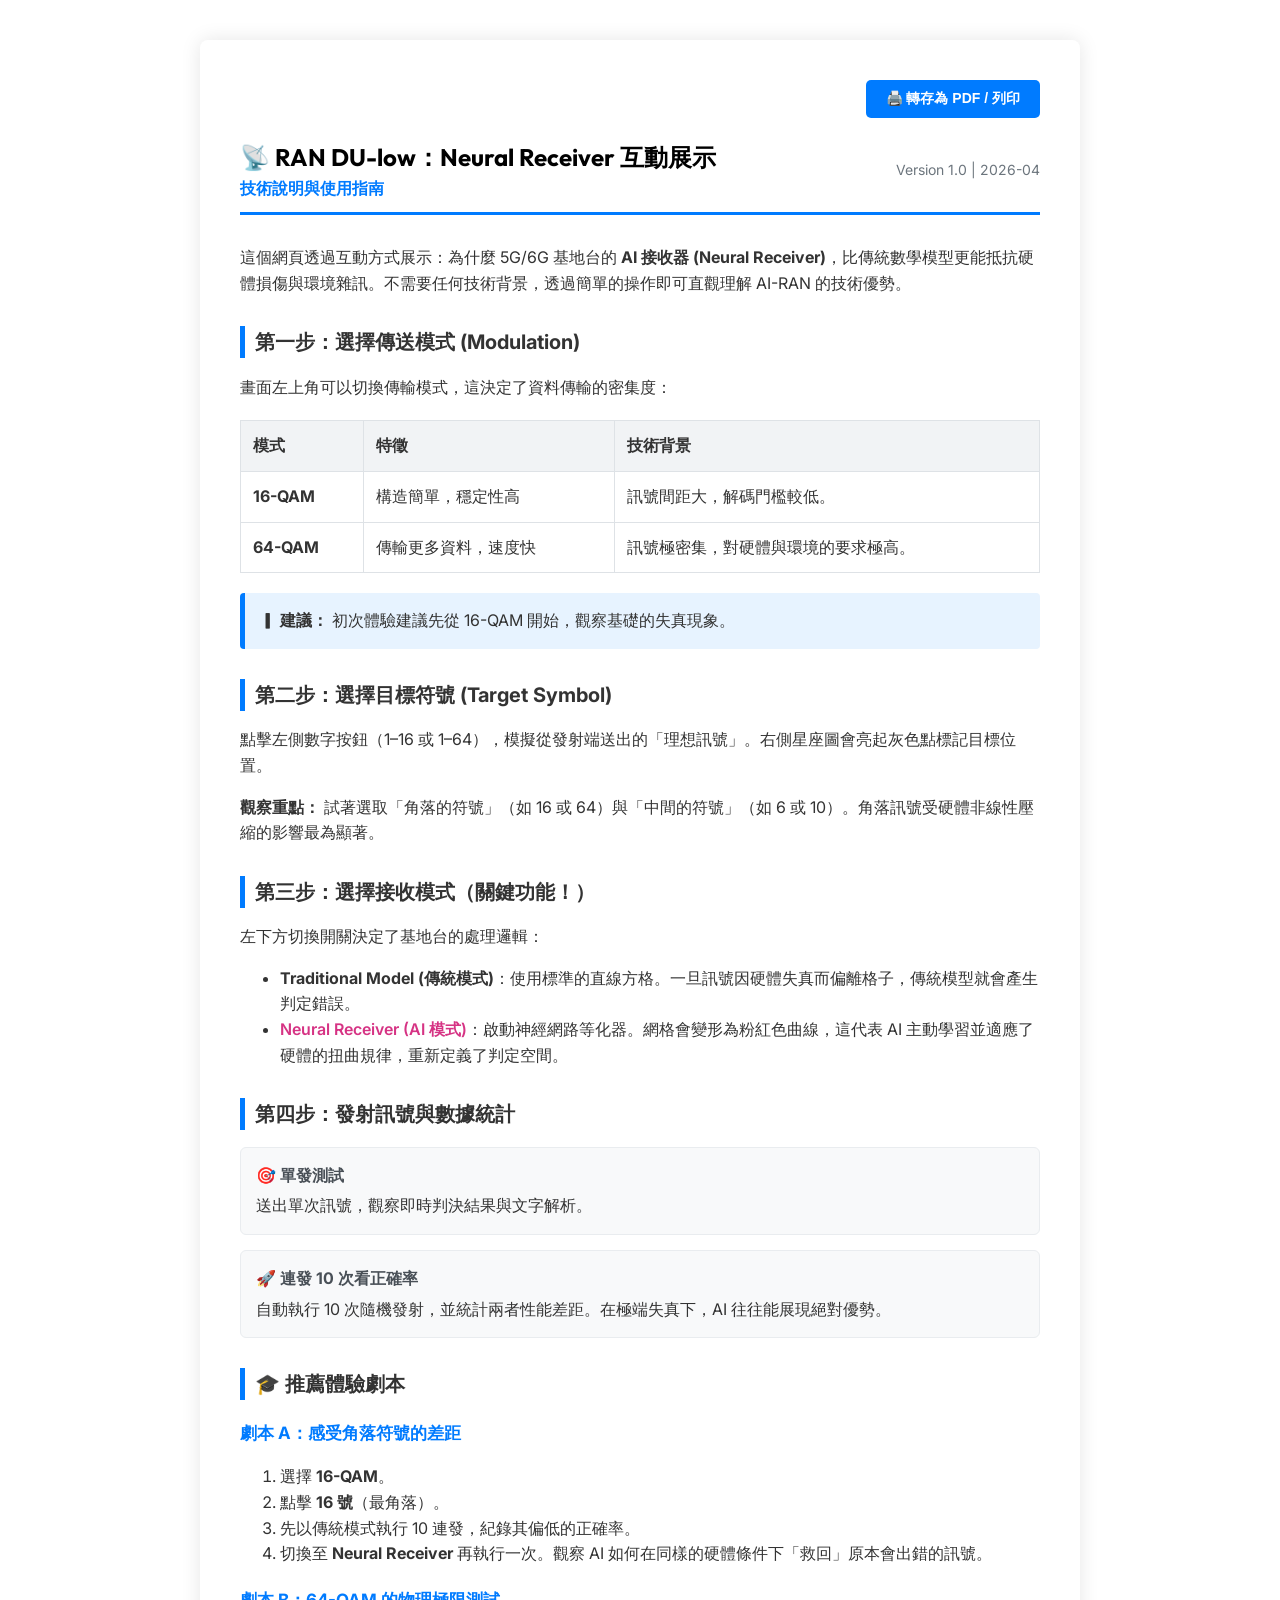
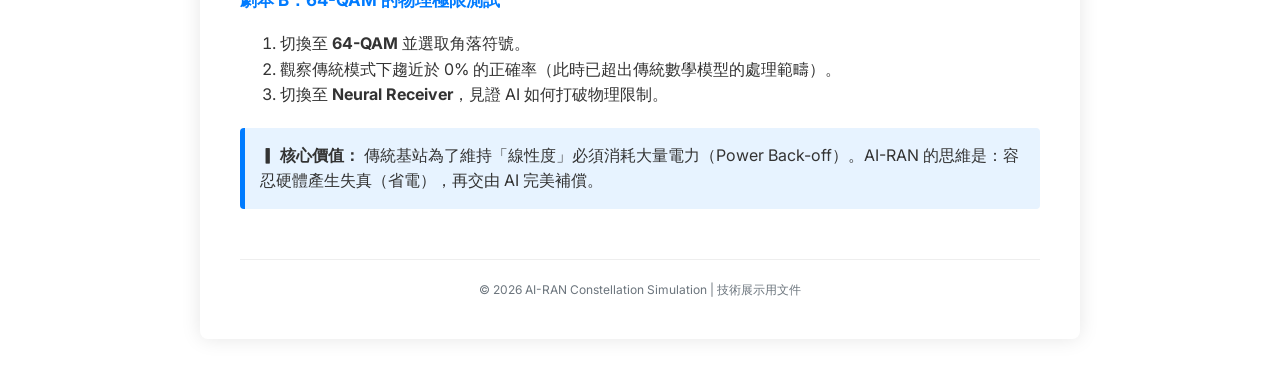
==== user_guide.html @ 5ee9ea9b "Add User Guide with PDF export functionality" ====
<!DOCTYPE html>
<html lang="zh-TW">
<head>
    <meta charset="UTF-8">
    <meta name="viewport" content="width=device-width, initial-scale=1.0">
    <title>RAN DU-low: Neural Receiver 使用說明</title>
    <style>
        @import url('https://fonts.googleapis.com/css2?family=Inter:wght@400;600;700&family=Outfit:wght@400;700&display=swap');
        
        :root {
            --primary: #007bff;
            --secondary: #6c757d;
            --success: #28a745;
            --error: #dc3545;
            --text: #333;
            --bg: #f8f9fa;
        }

        body {
            font-family: 'Inter', -apple-system, BlinkMacSystemFont, "Segoe UI", Roboto, sans-serif;
            line-height: 1.6;
            color: var(--text);
            max-width: 800px;
            margin: 40px auto;
            padding: 40px;
            background: #fff;
            box-shadow: 0 0 20px rgba(0,0,0,0.1);
            border-radius: 8px;
        }

        @media print {
            body {
                box-shadow: none;
                margin: 0;
                padding: 20px;
            }
            .no-print {
                display: none;
            }
        }

        header {
            border-bottom: 3px solid var(--primary);
            margin-bottom: 30px;
            padding-bottom: 10px;
            display: flex;
            justify-content: space-between;
            align-items: center;
        }

        h1 {
            font-family: 'Outfit', sans-serif;
            margin: 0;
            font-size: 24px;
            color: #000;
        }

        .version {
            font-size: 14px;
            color: var(--secondary);
        }

        h2 {
            font-size: 20px;
            border-left: 5px solid var(--primary);
            padding-left: 10px;
            margin-top: 30px;
        }

        h3 {
            font-size: 17px;
            color: var(--primary);
            margin-top: 20px;
        }

        table {
            width: 100%;
            border-collapse: collapse;
            margin: 20px 0;
        }

        th, td {
            border: 1px solid #dee2e6;
            padding: 12px;
            text-align: left;
        }

        th {
            background-color: #f1f3f5;
            font-weight: 600;
        }

        .tip-box {
            background-color: #e7f3ff;
            border-left: 5px solid var(--primary);
            padding: 15px;
            margin: 20px 0;
            border-radius: 4px;
        }

        .script-card {
            background: #f8f9fa;
            border: 1px solid #e9ecef;
            padding: 15px;
            margin-bottom: 15px;
            border-radius: 6px;
        }

        .script-title {
            font-weight: 700;
            color: #495057;
            display: block;
            margin-bottom: 5px;
        }

        .highlight-text {
            color: #d63384;
            font-weight: 600;
        }

        .btn-print {
            background: var(--primary);
            color: #fff;
            padding: 10px 20px;
            border: none;
            border-radius: 5px;
            cursor: pointer;
            font-weight: 600;
            font-size: 14px;
            transition: background 0.2s;
        }

        .btn-print:hover {
            background: #0056b3;
        }

        .footer {
            margin-top: 50px;
            text-align: center;
            font-size: 12px;
            color: var(--secondary);
            border-top: 1px solid #eee;
            padding-top: 20px;
        }
    </style>
</head>
<body>
    <div class="no-print" style="text-align: right; margin-bottom: 20px;">
        <button class="btn-print" onclick="window.print()">🖨️ 轉存為 PDF / 列印</button>
    </div>

    <header>
        <div>
            <h1>📡 RAN DU-low：Neural Receiver 互動展示</h1>
            <div style="font-weight: 600; color: var(--primary);">技術說明與使用指南</div>
        </div>
        <div class="version">Version 1.0 | 2026-04</div>
    </header>

    <p>這個網頁透過互動方式展示：為什麼 5G/6G 基地台的 <strong>AI 接收器 (Neural Receiver)</strong>，比傳統數學模型更能抵抗硬體損傷與環境雜訊。不需要任何技術背景，透過簡單的操作即可直觀理解 AI-RAN 的技術優勢。</p>

    <h2>第一步：選擇傳送模式 (Modulation)</h2>
    <p>畫面左上角可以切換傳輸模式，這決定了資料傳輸的密集度：</p>
    <table>
        <thead>
            <tr>
                <th>模式</th>
                <th>特徵</th>
                <th>技術背景</th>
            </tr>
        </thead>
        <tbody>
            <tr>
                <td><strong>16-QAM</strong></td>
                <td>構造簡單，穩定性高</td>
                <td>訊號間距大，解碼門檻較低。</td>
            </tr>
            <tr>
                <td><strong>64-QAM</strong></td>
                <td>傳輸更多資料，速度快</td>
                <td>訊號極密集，對硬體與環境的要求極高。</td>
            </tr>
        </tbody>
    </table>
    <div class="tip-box">
        <strong>▎ 建議：</strong> 初次體驗建議先從 16-QAM 開始，觀察基礎的失真現象。
    </div>

    <h2>第二步：選擇目標符號 (Target Symbol)</h2>
    <p>點擊左側數字按鈕（1–16 或 1–64），模擬從發射端送出的「理想訊號」。右側星座圖會亮起灰色點標記目標位置。</p>
    <p><strong>觀察重點：</strong> 試著選取「角落的符號」（如 16 或 64）與「中間的符號」（如 6 或 10）。角落訊號受硬體非線性壓縮的影響最為顯著。</p>

    <h2>第三步：選擇接收模式（關鍵功能！）</h2>
    <p>左下方切換開關決定了基地台的處理邏輯：</p>
    <ul>
        <li><strong>Traditional Model (傳統模式)</strong>：使用標準的直線方格。一旦訊號因硬體失真而偏離格子，傳統模型就會產生判定錯誤。</li>
        <li><span class="highlight-text">Neural Receiver (AI 模式)</span>：啟動神經網路等化器。網格會變形為粉紅色曲線，這代表 AI 主動學習並適應了硬體的扭曲規律，重新定義了判定空間。</li>
    </ul>

    <h2>第四步：發射訊號與數據統計</h2>
    <div class="script-card">
        <span class="script-title">🎯 單發測試</span>
        送出單次訊號，觀察即時判決結果與文字解析。
    </div>
    <div class="script-card">
        <span class="script-title">🚀 連發 10 次看正確率</span>
        自動執行 10 次隨機發射，並統計兩者性能差距。在極端失真下，AI 往往能展現絕對優勢。
    </div>

    <h2>🎓 推薦體驗劇本</h2>
    
    <h3>劇本 A：感受角落符號的差距</h3>
    <ol>
        <li>選擇 <strong>16-QAM</strong>。</li>
        <li>點擊 <strong>16 號</strong>（最角落）。</li>
        <li>先以傳統模式執行 10 連發，紀錄其偏低的正確率。</li>
        <li>切換至 <strong>Neural Receiver</strong> 再執行一次。觀察 AI 如何在同樣的硬體條件下「救回」原本會出錯的訊號。</li>
    </ol>

    <h3>劇本 B：64-QAM 的物理極限測試</h3>
    <ol>
        <li>切換至 <strong>64-QAM</strong> 並選取角落符號。</li>
        <li>觀察傳統模式下趨近於 0% 的正確率（此時已超出傳統數學模型的處理範疇）。</li>
        <li>切換至 <strong>Neural Receiver</strong>，見證 AI 如何打破物理限制。</li>
    </ol>

    <div class="tip-box">
        <strong>▎ 核心價值：</strong> 傳統基站為了維持「線性度」必須消耗大量電力（Power Back-off）。AI-RAN 的思維是：容忍硬體產生失真（省電），再交由 AI 完美補償。
    </div>

    <div class="footer">
        © 2026 AI-RAN Constellation Simulation | 技術展示用文件
    </div>

    <script>
        // Optional: Auto-open print dialog if query param is set
        if (window.location.search.includes('print=true')) {
            window.print();
        }
    </script>
</body>
</html>
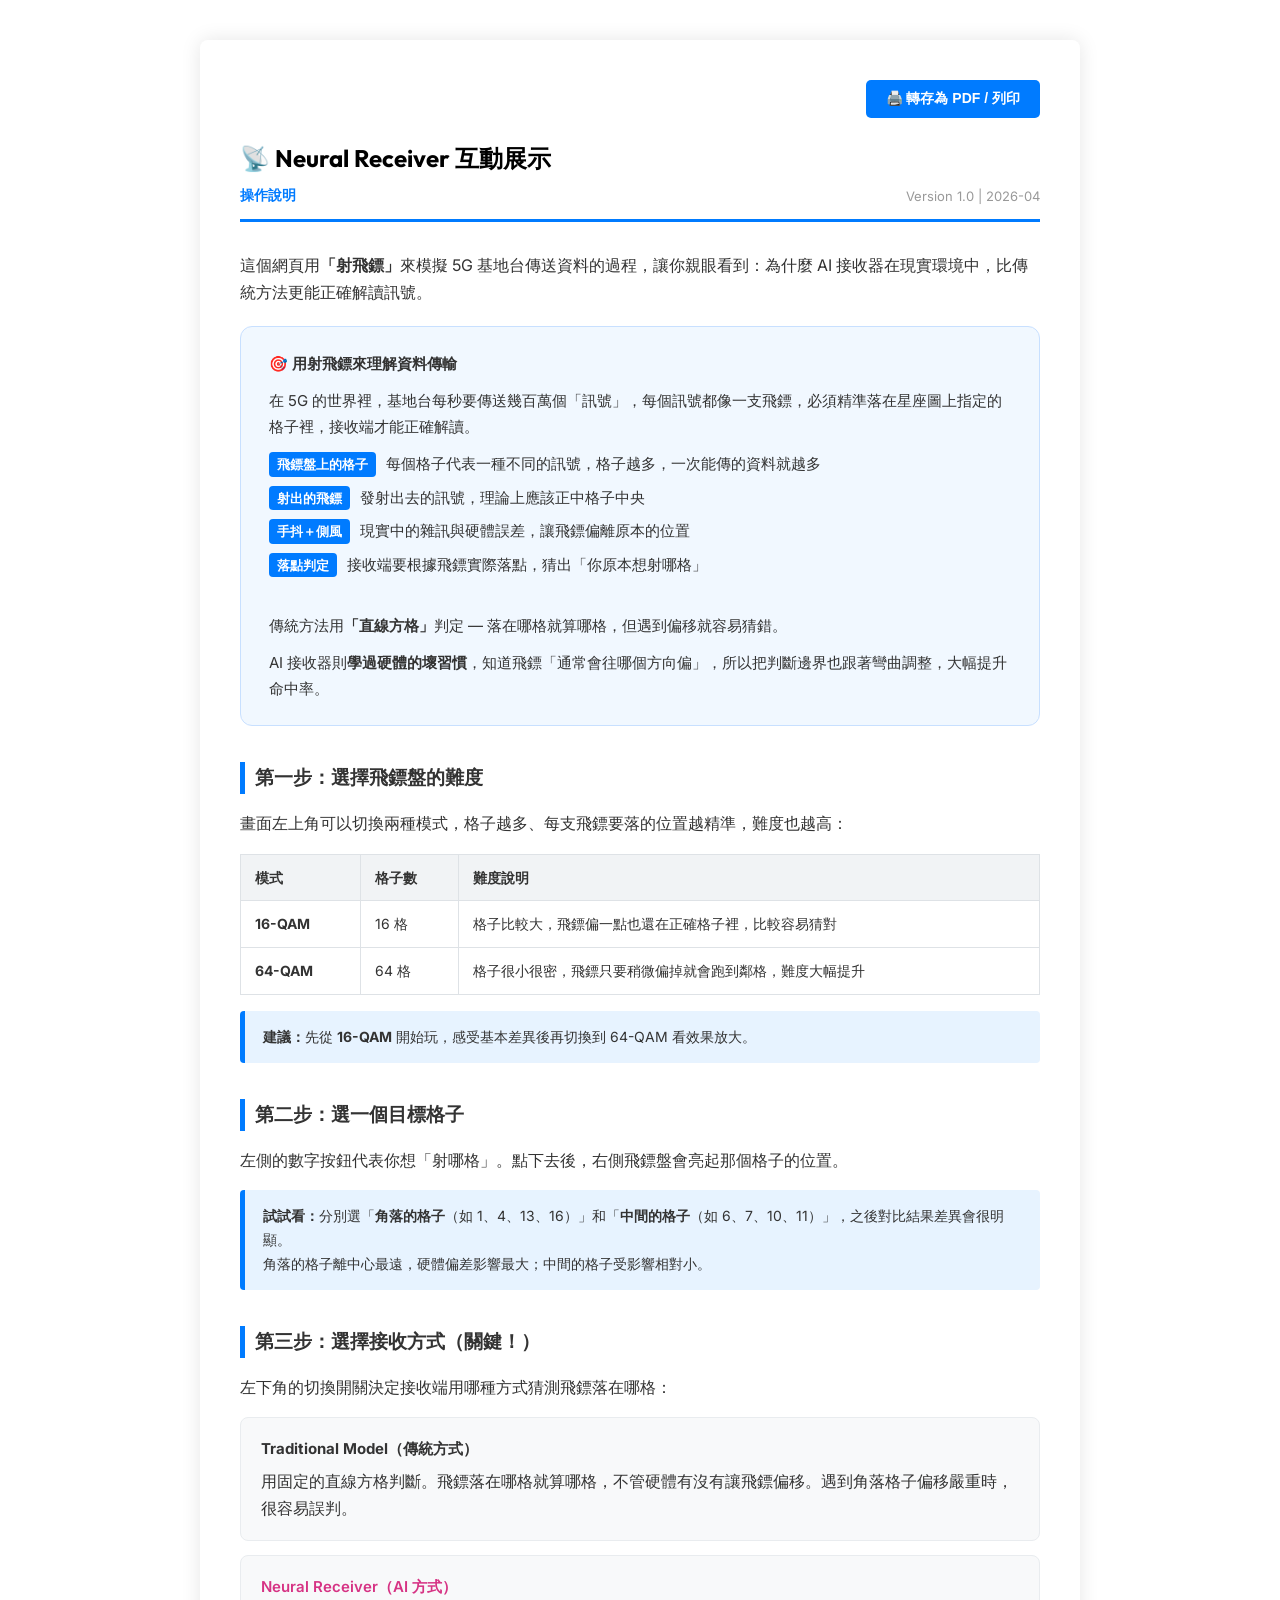
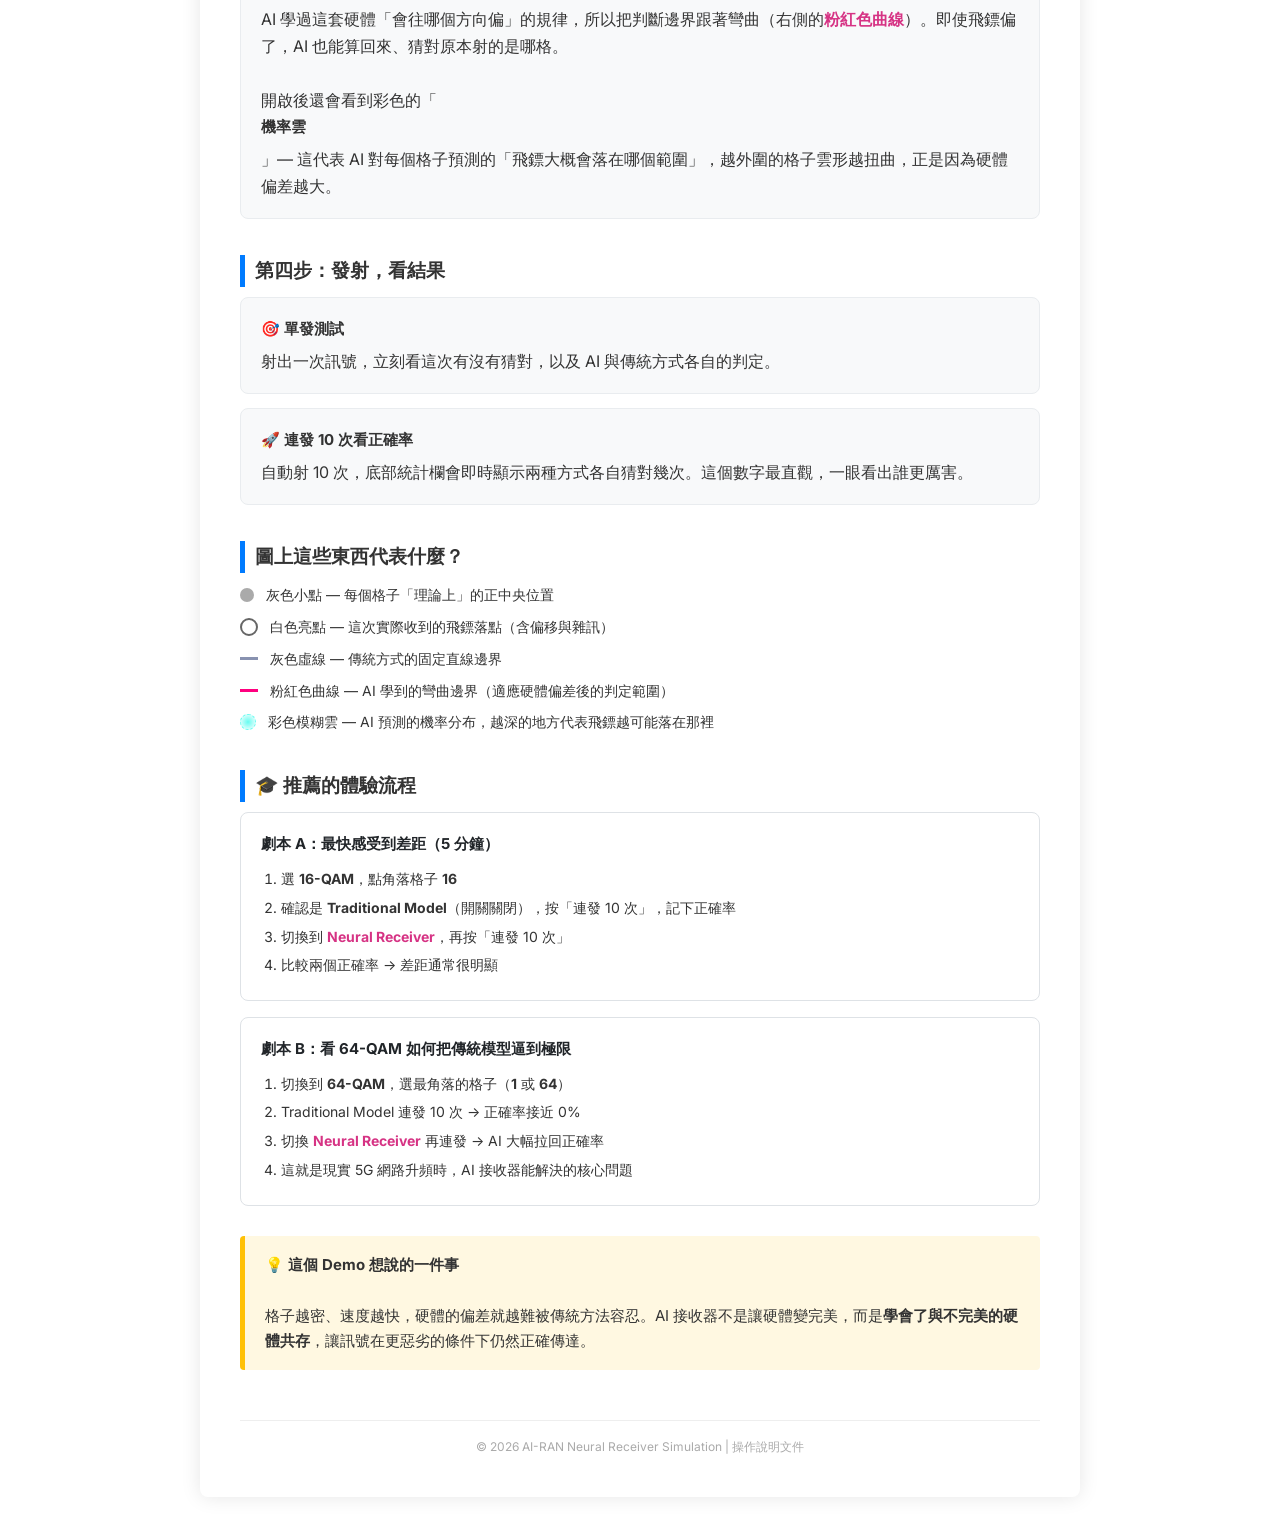
==== commit b68de348: "Update User Guide with detailed dartboard analogy and refined styling" ====
--- a/user_guide.html
+++ b/user_guide.html
@@ -6,19 +6,17 @@
     <title>RAN DU-low: Neural Receiver 使用說明</title>
     <style>
         @import url('https://fonts.googleapis.com/css2?family=Inter:wght@400;600;700&family=Outfit:wght@400;700&display=swap');
-        
+
         :root {
             --primary: #007bff;
-            --secondary: #6c757d;
-            --success: #28a745;
-            --error: #dc3545;
+            --pink: #d63384;
             --text: #333;
-            --bg: #f8f9fa;
+            --light-bg: #f8f9fa;
         }
 
         body {
-            font-family: 'Inter', -apple-system, BlinkMacSystemFont, "Segoe UI", Roboto, sans-serif;
-            line-height: 1.6;
+            font-family: 'Inter', -apple-system, sans-serif;
+            line-height: 1.7;
             color: var(--text);
             max-width: 800px;
             margin: 40px auto;
@@ -29,93 +27,177 @@
         }
 
         @media print {
-            body {
-                box-shadow: none;
-                margin: 0;
-                padding: 20px;
-            }
-            .no-print {
-                display: none;
-            }
+            body { box-shadow: none; margin: 0; padding: 20px; }
+            .no-print { display: none; }
         }
 
         header {
             border-bottom: 3px solid var(--primary);
             margin-bottom: 30px;
-            padding-bottom: 10px;
+            padding-bottom: 12px;
             display: flex;
             justify-content: space-between;
-            align-items: center;
+            align-items: flex-end;
         }
 
         h1 {
             font-family: 'Outfit', sans-serif;
-            margin: 0;
+            margin: 0 0 4px 0;
             font-size: 24px;
             color: #000;
         }
 
+        .subtitle {
+            font-size: 14px;
+            color: var(--primary);
+            font-weight: 600;
+        }
+
         .version {
-            font-size: 14px;
-            color: var(--secondary);
+            font-size: 13px;
+            color: #999;
+            white-space: nowrap;
         }
 
         h2 {
-            font-size: 20px;
+            font-size: 19px;
             border-left: 5px solid var(--primary);
             padding-left: 10px;
-            margin-top: 30px;
+            margin-top: 36px;
+            margin-bottom: 10px;
         }
 
         h3 {
-            font-size: 17px;
-            color: var(--primary);
+            font-size: 16px;
+            color: #495057;
             margin-top: 20px;
-        }
+            margin-bottom: 6px;
+        }
+
+        /* 核心比喻區塊 */
+        .analogy-box {
+            background: #f1f8ff;
+            border: 1px solid #c8e0ff;
+            border-radius: 12px;
+            padding: 24px 28px;
+            margin: 20px 0 36px 0;
+        }
+
+        .analogy-box p {
+            margin: 0 0 12px 0;
+            font-size: 15px;
+        }
+
+        .analogy-box p:last-child { margin-bottom: 0; }
+
+        .analogy-row {
+            display: flex;
+            gap: 10px;
+            align-items: baseline;
+            margin: 8px 0;
+            font-size: 15px;
+        }
+
+        .analogy-label {
+            background: var(--primary);
+            color: #fff;
+            border-radius: 4px;
+            padding: 1px 8px;
+            font-size: 13px;
+            font-weight: 600;
+            white-space: nowrap;
+        }
+
+        /* 步驟 */
+        .step-card {
+            background: var(--light-bg);
+            border: 1px solid #e9ecef;
+            border-radius: 8px;
+            padding: 18px 20px;
+            margin-bottom: 14px;
+        }
+
+        .step-card strong { display: block; margin-bottom: 6px; font-size: 15px; }
 
         table {
             width: 100%;
             border-collapse: collapse;
-            margin: 20px 0;
+            margin: 14px 0;
         }
 
         th, td {
             border: 1px solid #dee2e6;
-            padding: 12px;
+            padding: 11px 14px;
             text-align: left;
-        }
-
-        th {
-            background-color: #f1f3f5;
-            font-weight: 600;
-        }
+            font-size: 14px;
+        }
+
+        th { background: #f1f3f5; font-weight: 600; }
 
         .tip-box {
-            background-color: #e7f3ff;
+            background: #e7f3ff;
             border-left: 5px solid var(--primary);
-            padding: 15px;
-            margin: 20px 0;
+            padding: 14px 18px;
+            margin: 16px 0;
             border-radius: 4px;
-        }
-
-        .script-card {
-            background: #f8f9fa;
-            border: 1px solid #e9ecef;
-            padding: 15px;
-            margin-bottom: 15px;
-            border-radius: 6px;
-        }
-
-        .script-title {
+            font-size: 14px;
+        }
+
+        .scenario-card {
+            background: #fff;
+            border: 1px solid #dee2e6;
+            border-radius: 8px;
+            padding: 18px 20px;
+            margin-bottom: 16px;
+        }
+
+        .scenario-title {
             font-weight: 700;
-            color: #495057;
-            display: block;
-            margin-bottom: 5px;
-        }
-
-        .highlight-text {
-            color: #d63384;
-            font-weight: 600;
+            font-size: 15px;
+            margin-bottom: 10px;
+            color: #212529;
+        }
+
+        .scenario-card ol {
+            margin: 0;
+            padding-left: 20px;
+        }
+
+        .scenario-card li { margin-bottom: 5px; font-size: 14px; }
+
+        .highlight { color: var(--pink); font-weight: 600; }
+
+        .legend-row {
+            display: flex;
+            gap: 12px;
+            align-items: center;
+            margin: 8px 0;
+            font-size: 14px;
+        }
+
+        .legend-dot {
+            width: 14px;
+            height: 14px;
+            border-radius: 50%;
+            flex-shrink: 0;
+        }
+
+        .key-message {
+            background: #fff8e1;
+            border-left: 5px solid #ffc107;
+            padding: 16px 20px;
+            border-radius: 4px;
+            margin: 30px 0 50px 0;
+            font-size: 15px;
+        }
+
+        .footer {
+            margin-top: 40px;
+            text-align: center;
+            font-size: 12px;
+            color: #aaa;
+            border-top: 1px solid #eee;
+            padding-top: 16px;
         }
 
         .btn-print {
@@ -127,113 +209,143 @@
             cursor: pointer;
             font-weight: 600;
             font-size: 14px;
-            transition: background 0.2s;
-        }
-
-        .btn-print:hover {
-            background: #0056b3;
-        }
-
-        .footer {
-            margin-top: 50px;
-            text-align: center;
-            font-size: 12px;
-            color: var(--secondary);
-            border-top: 1px solid #eee;
-            padding-top: 20px;
-        }
+        }
+
+        .btn-print:hover { background: #0056b3; }
     </style>
 </head>
 <body>
+
     <div class="no-print" style="text-align: right; margin-bottom: 20px;">
         <button class="btn-print" onclick="window.print()">🖨️ 轉存為 PDF / 列印</button>
     </div>
 
     <header>
         <div>
-            <h1>📡 RAN DU-low：Neural Receiver 互動展示</h1>
-            <div style="font-weight: 600; color: var(--primary);">技術說明與使用指南</div>
+            <h1>📡 Neural Receiver 互動展示</h1>
+            <div class="subtitle">操作說明</div>
         </div>
         <div class="version">Version 1.0 | 2026-04</div>
     </header>
 
-    <p>這個網頁透過互動方式展示：為什麼 5G/6G 基地台的 <strong>AI 接收器 (Neural Receiver)</strong>，比傳統數學模型更能抵抗硬體損傷與環境雜訊。不需要任何技術背景，透過簡單的操作即可直觀理解 AI-RAN 的技術優勢。</p>
-
-    <h2>第一步：選擇傳送模式 (Modulation)</h2>
-    <p>畫面左上角可以切換傳輸模式，這決定了資料傳輸的密集度：</p>
+    <p>這個網頁用<strong>「射飛鏢」</strong>來模擬 5G 基地台傳送資料的過程，讓你親眼看到：為什麼 AI 接收器在現實環境中，比傳統方法更能正確解讀訊號。</p>
+
+    <!-- 核心比喻 -->
+    <div class="analogy-box">
+        <p><strong>🎯 用射飛鏢來理解資料傳輸</strong></p>
+        <p>在 5G 的世界裡，基地台每秒要傳送幾百萬個「訊號」，每個訊號都像一支飛鏢，必須精準落在星座圖上指定的格子裡，接收端才能正確解讀。</p>
+        <div class="analogy-row"><span class="analogy-label">飛鏢盤上的格子</span>每個格子代表一種不同的訊號，格子越多，一次能傳的資料就越多</div>
+        <div class="analogy-row"><span class="analogy-label">射出的飛鏢</span>發射出去的訊號，理論上應該正中格子中央</div>
+        <div class="analogy-row"><span class="analogy-label">手抖＋側風</span>現實中的雜訊與硬體誤差，讓飛鏢偏離原本的位置</div>
+        <div class="analogy-row"><span class="analogy-label">落點判定</span>接收端要根據飛鏢實際落點，猜出「你原本想射哪格」</div>
+        <br>
+        <p>傳統方法用<strong>「直線方格」</strong>判定 — 落在哪格就算哪格，但遇到偏移就容易猜錯。</p>
+        <p>AI 接收器則<strong>學過硬體的壞習慣</strong>，知道飛鏢「通常會往哪個方向偏」，所以把判斷邊界也跟著彎曲調整，大幅提升命中率。</p>
+    </div>
+
+    <!-- Step 1 -->
+    <h2>第一步：選擇飛鏢盤的難度</h2>
+    <p>畫面左上角可以切換兩種模式，格子越多、每支飛鏢要落的位置越精準，難度也越高：</p>
     <table>
         <thead>
-            <tr>
-                <th>模式</th>
-                <th>特徵</th>
-                <th>技術背景</th>
-            </tr>
+            <tr><th>模式</th><th>格子數</th><th>難度說明</th></tr>
         </thead>
         <tbody>
             <tr>
                 <td><strong>16-QAM</strong></td>
-                <td>構造簡單，穩定性高</td>
-                <td>訊號間距大，解碼門檻較低。</td>
+                <td>16 格</td>
+                <td>格子比較大，飛鏢偏一點也還在正確格子裡，比較容易猜對</td>
             </tr>
             <tr>
                 <td><strong>64-QAM</strong></td>
-                <td>傳輸更多資料，速度快</td>
-                <td>訊號極密集，對硬體與環境的要求極高。</td>
+                <td>64 格</td>
+                <td>格子很小很密，飛鏢只要稍微偏掉就會跑到鄰格，難度大幅提升</td>
             </tr>
         </tbody>
     </table>
     <div class="tip-box">
-        <strong>▎ 建議：</strong> 初次體驗建議先從 16-QAM 開始，觀察基礎的失真現象。
-    </div>
-
-    <h2>第二步：選擇目標符號 (Target Symbol)</h2>
-    <p>點擊左側數字按鈕（1–16 或 1–64），模擬從發射端送出的「理想訊號」。右側星座圖會亮起灰色點標記目標位置。</p>
-    <p><strong>觀察重點：</strong> 試著選取「角落的符號」（如 16 或 64）與「中間的符號」（如 6 或 10）。角落訊號受硬體非線性壓縮的影響最為顯著。</p>
-
-    <h2>第三步：選擇接收模式（關鍵功能！）</h2>
-    <p>左下方切換開關決定了基地台的處理邏輯：</p>
-    <ul>
-        <li><strong>Traditional Model (傳統模式)</strong>：使用標準的直線方格。一旦訊號因硬體失真而偏離格子，傳統模型就會產生判定錯誤。</li>
-        <li><span class="highlight-text">Neural Receiver (AI 模式)</span>：啟動神經網路等化器。網格會變形為粉紅色曲線，這代表 AI 主動學習並適應了硬體的扭曲規律，重新定義了判定空間。</li>
-    </ul>
-
-    <h2>第四步：發射訊號與數據統計</h2>
-    <div class="script-card">
-        <span class="script-title">🎯 單發測試</span>
-        送出單次訊號，觀察即時判決結果與文字解析。
-    </div>
-    <div class="script-card">
-        <span class="script-title">🚀 連發 10 次看正確率</span>
-        自動執行 10 次隨機發射，並統計兩者性能差距。在極端失真下，AI 往往能展現絕對優勢。
-    </div>
-
-    <h2>🎓 推薦體驗劇本</h2>
-    
-    <h3>劇本 A：感受角落符號的差距</h3>
-    <ol>
-        <li>選擇 <strong>16-QAM</strong>。</li>
-        <li>點擊 <strong>16 號</strong>（最角落）。</li>
-        <li>先以傳統模式執行 10 連發，紀錄其偏低的正確率。</li>
-        <li>切換至 <strong>Neural Receiver</strong> 再執行一次。觀察 AI 如何在同樣的硬體條件下「救回」原本會出錯的訊號。</li>
-    </ol>
-
-    <h3>劇本 B：64-QAM 的物理極限測試</h3>
-    <ol>
-        <li>切換至 <strong>64-QAM</strong> 並選取角落符號。</li>
-        <li>觀察傳統模式下趨近於 0% 的正確率（此時已超出傳統數學模型的處理範疇）。</li>
-        <li>切換至 <strong>Neural Receiver</strong>，見證 AI 如何打破物理限制。</li>
-    </ol>
-
+        <strong>建議：</strong>先從 <strong>16-QAM</strong> 開始玩，感受基本差異後再切換到 64-QAM 看效果放大。
+    </div>
+
+    <!-- Step 2 -->
+    <h2>第二步：選一個目標格子</h2>
+    <p>左側的數字按鈕代表你想「射哪格」。點下去後，右側飛鏢盤會亮起那個格子的位置。</p>
     <div class="tip-box">
-        <strong>▎ 核心價值：</strong> 傳統基站為了維持「線性度」必須消耗大量電力（Power Back-off）。AI-RAN 的思維是：容忍硬體產生失真（省電），再交由 AI 完美補償。
+        <strong>試試看：</strong>分別選「<strong>角落的格子</strong>（如 1、4、13、16）」和「<strong>中間的格子</strong>（如 6、7、10、11）」，之後對比結果差異會很明顯。
+        <br>角落的格子離中心最遠，硬體偏差影響最大；中間的格子受影響相對小。
+    </div>
+
+    <!-- Step 3 -->
+    <h2>第三步：選擇接收方式（關鍵！）</h2>
+    <p>左下角的切換開關決定接收端用哪種方式猜測飛鏢落在哪格：</p>
+
+    <div class="step-card">
+        <strong>Traditional Model（傳統方式）</strong>
+        用固定的直線方格判斷。飛鏢落在哪格就算哪格，不管硬體有沒有讓飛鏢偏移。遇到角落格子偏移嚴重時，很容易誤判。
+    </div>
+
+    <div class="step-card">
+        <strong><span class="highlight">Neural Receiver（AI 方式）</span></strong>
+        AI 學過這套硬體「會往哪個方向偏」的規律，所以把判斷邊界跟著彎曲（右側的<span class="highlight">粉紅色曲線</span>）。即使飛鏢偏了，AI 也能算回來、猜對原本射的是哪格。
+        <br><br>
+        開啟後還會看到彩色的「<strong>機率雲</strong>」— 這代表 AI 對每個格子預測的「飛鏢大概會落在哪個範圍」，越外圍的格子雲形越扭曲，正是因為硬體偏差越大。
+    </div>
+
+    <!-- Step 4 -->
+    <h2>第四步：發射，看結果</h2>
+
+    <div class="step-card">
+        <strong>🎯 單發測試</strong>
+        射出一次訊號，立刻看這次有沒有猜對，以及 AI 與傳統方式各自的判定。
+    </div>
+
+    <div class="step-card">
+        <strong>🚀 連發 10 次看正確率</strong>
+        自動射 10 次，底部統計欄會即時顯示兩種方式各自猜對幾次。這個數字最直觀，一眼看出誰更厲害。
+    </div>
+
+    <!-- 圖例 -->
+    <h2>圖上這些東西代表什麼？</h2>
+    <div class="legend-row"><span class="legend-dot" style="background:#aaa;"></span>灰色小點 — 每個格子「理論上」的正中央位置</div>
+    <div class="legend-row"><span class="legend-dot" style="background:#fff; border: 2px solid #666;"></span>白色亮點 — 這次實際收到的飛鏢落點（含偏移與雜訊）</div>
+    <div class="legend-row"><span class="legend-dot" style="background:#8892b0; border-radius:0; width:18px; height:3px;"></span>灰色虛線 — 傳統方式的固定直線邊界</div>
+    <div class="legend-row"><span class="legend-dot" style="background:#ff007f; border-radius:0; width:18px; height:3px;"></span>粉紅色曲線 — AI 學到的彎曲邊界（適應硬體偏差後的判定範圍）</div>
+    <div class="legend-row"><span class="legend-dot" style="background: radial-gradient(circle, #66fcf1, transparent); border: 1px dashed #66fcf1;"></span>彩色模糊雲 — AI 預測的機率分布，越深的地方代表飛鏢越可能落在那裡</div>
+
+    <!-- 劇本 -->
+    <h2>🎓 推薦的體驗流程</h2>
+
+    <div class="scenario-card">
+        <div class="scenario-title">劇本 A：最快感受到差距（5 分鐘）</div>
+        <ol>
+            <li>選 <strong>16-QAM</strong>，點角落格子 <strong>16</strong></li>
+            <li>確認是 <strong>Traditional Model</strong>（開關關閉），按「連發 10 次」，記下正確率</li>
+            <li>切換到 <span class="highlight"><strong>Neural Receiver</strong></span>，再按「連發 10 次」</li>
+            <li>比較兩個正確率 → 差距通常很明顯</li>
+        </ol>
+    </div>
+
+    <div class="scenario-card">
+        <div class="scenario-title">劇本 B：看 64-QAM 如何把傳統模型逼到極限</div>
+        <ol>
+            <li>切換到 <strong>64-QAM</strong>，選最角落的格子（<strong>1</strong> 或 <strong>64</strong>）</li>
+            <li>Traditional Model 連發 10 次 → 正確率接近 0%</li>
+            <li>切換 <span class="highlight"><strong>Neural Receiver</strong></span> 再連發 → AI 大幅拉回正確率</li>
+            <li>這就是現實 5G 網路升頻時，AI 接收器能解決的核心問題</li>
+        </ol>
+    </div>
+
+    <!-- 核心訊息 -->
+    <div class="key-message">
+        <strong>💡 這個 Demo 想說的一件事</strong><br><br>
+        格子越密、速度越快，硬體的偏差就越難被傳統方法容忍。AI 接收器不是讓硬體變完美，而是<strong>學會了與不完美的硬體共存</strong>，讓訊號在更惡劣的條件下仍然正確傳達。
     </div>
 
     <div class="footer">
-        © 2026 AI-RAN Constellation Simulation | 技術展示用文件
+        © 2026 AI-RAN Neural Receiver Simulation | 操作說明文件
     </div>
 
     <script>
-        // Optional: Auto-open print dialog if query param is set
         if (window.location.search.includes('print=true')) {
             window.print();
         }
